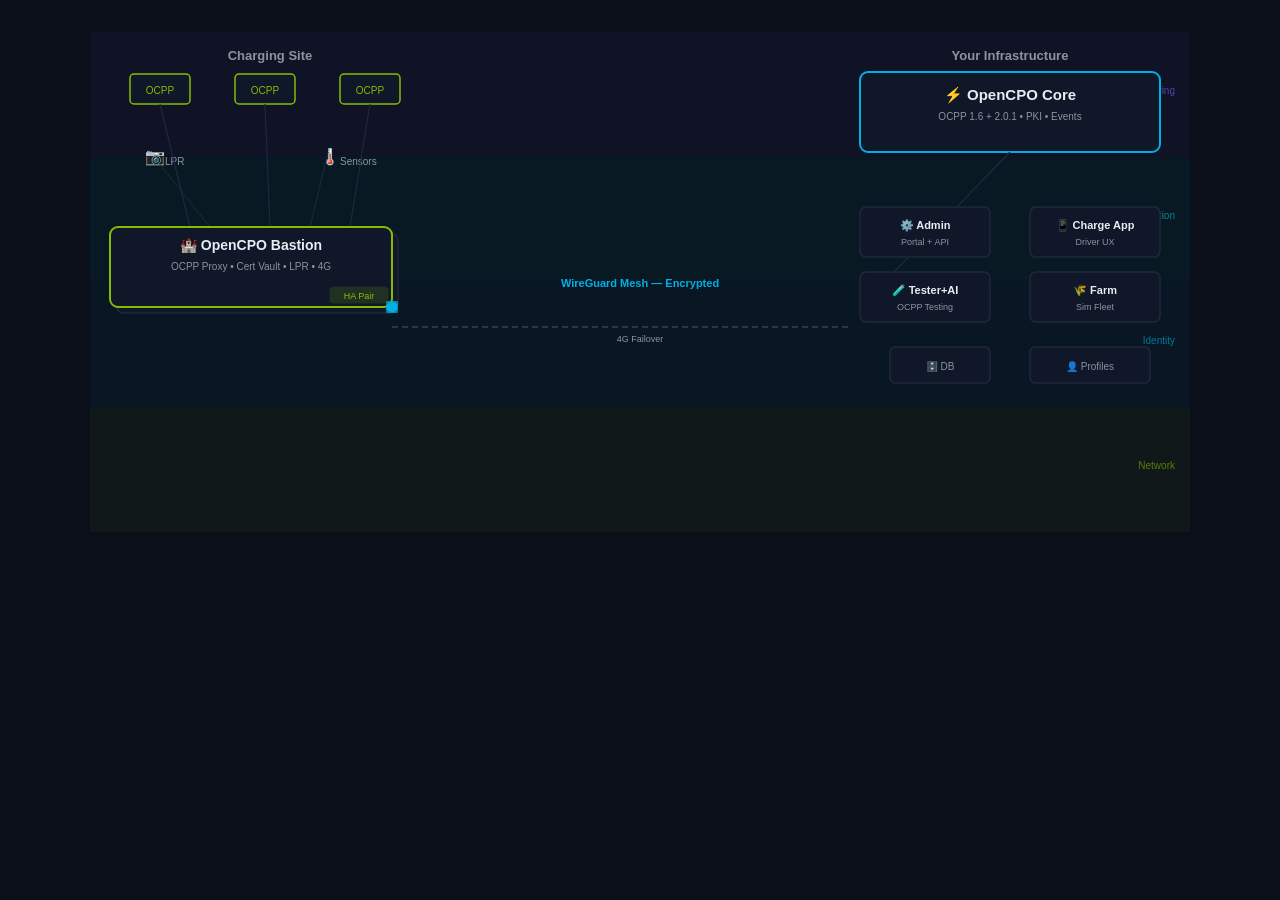
==== architecture-diagram.html @ 87be1f86 "Add animated SVG architecture diagram" ====
<!DOCTYPE html>
<html lang="en">
<head>
<meta charset="UTF-8">
<meta name="viewport" content="width=device-width, initial-scale=1.0">
<title>OpenCPO Architecture</title>
<style>
  body { margin:0; background:#0a0f1a; display:flex; justify-content:center; padding:2rem; font-family:Inter,sans-serif; }
  .diagram-wrap { width:100%; max-width:1100px; }
  .diagram-wrap svg { width:100%; height:auto; }

  .particle { animation: flow 4s linear infinite; }
  .particle:nth-child(2) { animation-delay: -0.8s; }
  .particle:nth-child(3) { animation-delay: -1.6s; }
  .particle:nth-child(4) { animation-delay: -2.4s; }
  .particle:nth-child(5) { animation-delay: -3.2s; }
  @keyframes flow {
    from { transform: translateX(0); opacity:0; }
    10%  { opacity:1; }
    90%  { opacity:1; }
    to   { transform: translateX(420px); opacity:0; }
  }

  .tunnel { stroke-dasharray: 12 6; animation: dash 2s linear infinite; }
  @keyframes dash { to { stroke-dashoffset: -36; } }

  .bastion { animation: pulse 3s ease-in-out infinite; }
  @keyframes pulse { 50% { filter: brightness(1.15); } }

  @media (prefers-reduced-motion: reduce) {
    *, *::before, *::after { animation: none !important; }
  }
</style>
</head>
<body>
<div class="diagram-wrap">
<svg viewBox="0 0 1100 500" xmlns="http://www.w3.org/2000/svg" role="img" aria-label="OpenCPO platform architecture">
  <defs>
    <filter id="glow">
      <feGaussianBlur stdDeviation="3" result="blur"/>
      <feMerge><feMergeNode in="blur"/><feMergeNode in="SourceGraphic"/></feMerge>
    </filter>
    <filter id="glow-strong">
      <feGaussianBlur stdDeviation="5" result="blur"/>
      <feMerge><feMergeNode in="blur"/><feMergeNode in="SourceGraphic"/></feMerge>
    </filter>
  </defs>

  <!-- Security layer bands (background) -->
  <rect x="0" y="0"   width="1100" height="125" fill="#8B5CF6" opacity="0.05"/>
  <rect x="0" y="125" width="1100" height="125" fill="#00CED1" opacity="0.05"/>
  <rect x="0" y="250" width="1100" height="125" fill="#00B0E4" opacity="0.05"/>
  <rect x="0" y="375" width="1100" height="125" fill="#84BD00" opacity="0.05"/>

  <!-- Band labels -->
  <text x="1085" y="62"  text-anchor="end" font-size="10" fill="#8B5CF6" opacity="0.6" font-family="Inter,sans-serif">Monitoring</text>
  <text x="1085" y="187" text-anchor="end" font-size="10" fill="#00CED1" opacity="0.6" font-family="Inter,sans-serif">Authorization</text>
  <text x="1085" y="312" text-anchor="end" font-size="10" fill="#00B0E4" opacity="0.6" font-family="Inter,sans-serif">Identity</text>
  <text x="1085" y="437" text-anchor="end" font-size="10" fill="#84BD00" opacity="0.6" font-family="Inter,sans-serif">Network</text>

  <!-- ═══════════════ LEFT ZONE — Charging Site ═══════════════ -->
  <text x="180" y="28" text-anchor="middle" font-size="13" font-weight="600" fill="#8b949e" font-family="Inter,sans-serif">Charging Site</text>

  <!-- Charger 1 -->
  <rect x="40"  y="42" width="60" height="30" rx="4" fill="#0f1729" stroke="#84BD00" stroke-width="1.5"/>
  <text x="70"  y="62" text-anchor="middle" font-size="10" fill="#84BD00" font-family="Inter,sans-serif">OCPP</text>

  <!-- Charger 2 -->
  <rect x="145" y="42" width="60" height="30" rx="4" fill="#0f1729" stroke="#84BD00" stroke-width="1.5"/>
  <text x="175" y="62" text-anchor="middle" font-size="10" fill="#84BD00" font-family="Inter,sans-serif">OCPP</text>

  <!-- Charger 3 -->
  <rect x="250" y="42" width="60" height="30" rx="4" fill="#0f1729" stroke="#84BD00" stroke-width="1.5"/>
  <text x="280" y="62" text-anchor="middle" font-size="10" fill="#84BD00" font-family="Inter,sans-serif">OCPP</text>

  <!-- Camera (LPR) -->
  <text x="55"  y="130" font-size="16" fill="#e6edf3" font-family="Inter,sans-serif">📷</text>
  <text x="75"  y="133" font-size="10" fill="#8b949e" font-family="Inter,sans-serif">LPR</text>

  <!-- Sensor -->
  <text x="230" y="130" font-size="16" fill="#e6edf3" font-family="Inter,sans-serif">🌡️</text>
  <text x="250" y="133" font-size="10" fill="#8b949e" font-family="Inter,sans-serif">Sensors</text>

  <!-- Lines from devices to Bastion -->
  <line x1="70"  y1="72"  x2="100" y2="195" stroke="#1e293b" stroke-width="1.2"/>
  <line x1="175" y1="72"  x2="180" y2="195" stroke="#1e293b" stroke-width="1.2"/>
  <line x1="280" y1="72"  x2="260" y2="195" stroke="#1e293b" stroke-width="1.2"/>
  <line x1="68"  y1="130" x2="120" y2="195" stroke="#1e293b" stroke-width="1"/>
  <line x1="238" y1="120" x2="220" y2="195" stroke="#1e293b" stroke-width="1"/>

  <!-- BASTION HA shadow -->
  <rect x="26" y="201" width="282" height="80" rx="8" fill="#0f1729" stroke="#1e293b" stroke-width="1.5"/>
  <!-- BASTION main box -->
  <rect x="20" y="195" width="282" height="80" rx="8" fill="#0f1729" stroke="#84BD00" stroke-width="2" class="bastion"/>
  <text x="161" y="218" text-anchor="middle" font-size="14" font-weight="700" fill="#e6edf3" font-family="Inter,sans-serif">🏰 OpenCPO Bastion</text>
  <text x="161" y="238" text-anchor="middle" font-size="10" fill="#8b949e" font-family="Inter,sans-serif">OCPP Proxy • Cert Vault • LPR • 4G</text>
  <!-- HA badge -->
  <rect x="240" y="255" width="58" height="16" rx="3" fill="#84BD00" opacity="0.15" stroke="#84BD00" stroke-width="1"/>
  <text x="269" y="267" text-anchor="middle" font-size="9" fill="#84BD00" font-family="Inter,sans-serif">HA Pair</text>

  <!-- ═══════════════ CENTER — WireGuard Tunnel ═══════════════ -->
  <text x="550" y="255" text-anchor="middle" font-size="11" font-weight="600" fill="#00B0E4" font-family="Inter,sans-serif">WireGuard Mesh — Encrypted</text>

  <!-- Main tunnel line -->
  <line x1="302" y1="275" x2="762" y2="275" stroke="#00B0E4" stroke-width="2.5" class="tunnel" filter="url(#glow)"/>

  <!-- 4G failover line -->
  <line x1="302" y1="295" x2="762" y2="295" stroke="#8b949e" stroke-width="1" stroke-dasharray="6 4" opacity="0.5"/>
  <text x="550" y="310" text-anchor="middle" font-size="9" fill="#8b949e" font-family="Inter,sans-serif">4G Failover</text>

  <!-- Animated particles -->
  <g>
    <circle class="particle" cx="302" cy="275" r="5" fill="#00B0E4" filter="url(#glow-strong)"/>
    <circle class="particle" cx="302" cy="275" r="5" fill="#00B0E4" filter="url(#glow-strong)"/>
    <circle class="particle" cx="302" cy="275" r="5" fill="#00B0E4" filter="url(#glow-strong)"/>
    <circle class="particle" cx="302" cy="275" r="5" fill="#00B0E4" filter="url(#glow-strong)"/>
    <circle class="particle" cx="302" cy="275" r="5" fill="#00B0E4" filter="url(#glow-strong)"/>
  </g>

  <!-- ═══════════════ RIGHT ZONE — Your Infrastructure ═══════════════ -->
  <text x="920" y="28" text-anchor="middle" font-size="13" font-weight="600" fill="#8b949e" font-family="Inter,sans-serif">Your Infrastructure</text>

  <!-- OpenCPO Core box -->
  <rect x="770" y="40" width="300" height="80" rx="8" fill="#0f1729" stroke="#00B0E4" stroke-width="2"/>
  <text x="920" y="68" text-anchor="middle" font-size="15" font-weight="700" fill="#e6edf3" font-family="Inter,sans-serif">⚡ OpenCPO Core</text>
  <text x="920" y="88" text-anchor="middle" font-size="10" fill="#8b949e" font-family="Inter,sans-serif">OCPP 1.6 + 2.0.1 • PKI • Events</text>

  <!-- Line from Core to tunnel -->
  <line x1="770" y1="275" x2="920" y2="120" stroke="#1e293b" stroke-width="1.2"/>

  <!-- 2x2 Service boxes -->
  <!-- Admin -->
  <rect x="770" y="175" width="130" height="50" rx="6" fill="#0f1729" stroke="#1e293b" stroke-width="1.5"/>
  <text x="835" y="197" text-anchor="middle" font-size="11" font-weight="600" fill="#e6edf3" font-family="Inter,sans-serif">⚙️ Admin</text>
  <text x="835" y="213" text-anchor="middle" font-size="9" fill="#8b949e" font-family="Inter,sans-serif">Portal + API</text>

  <!-- Charge App -->
  <rect x="940" y="175" width="130" height="50" rx="6" fill="#0f1729" stroke="#1e293b" stroke-width="1.5"/>
  <text x="1005" y="197" text-anchor="middle" font-size="11" font-weight="600" fill="#e6edf3" font-family="Inter,sans-serif">📱 Charge App</text>
  <text x="1005" y="213" text-anchor="middle" font-size="9" fill="#8b949e" font-family="Inter,sans-serif">Driver UX</text>

  <!-- Tester + AI -->
  <rect x="770" y="240" width="130" height="50" rx="6" fill="#0f1729" stroke="#1e293b" stroke-width="1.5"/>
  <text x="835" y="262" text-anchor="middle" font-size="11" font-weight="600" fill="#e6edf3" font-family="Inter,sans-serif">🧪 Tester+AI</text>
  <text x="835" y="278" text-anchor="middle" font-size="9" fill="#8b949e" font-family="Inter,sans-serif">OCPP Testing</text>

  <!-- Farm -->
  <rect x="940" y="240" width="130" height="50" rx="6" fill="#0f1729" stroke="#1e293b" stroke-width="1.5"/>
  <text x="1005" y="262" text-anchor="middle" font-size="11" font-weight="600" fill="#e6edf3" font-family="Inter,sans-serif">🌾 Farm</text>
  <text x="1005" y="278" text-anchor="middle" font-size="9" fill="#8b949e" font-family="Inter,sans-serif">Sim Fleet</text>

  <!-- DB + Profiles bottom row -->
  <rect x="800" y="315" width="100" height="36" rx="5" fill="#0f1729" stroke="#1e293b" stroke-width="1.5"/>
  <text x="850" y="338" text-anchor="middle" font-size="10" fill="#8b949e" font-family="Inter,sans-serif">🗄️ DB</text>

  <rect x="940" y="315" width="120" height="36" rx="5" fill="#0f1729" stroke="#1e293b" stroke-width="1.5"/>
  <text x="1000" y="338" text-anchor="middle" font-size="10" fill="#8b949e" font-family="Inter,sans-serif">👤 Profiles</text>

</svg>
</div>
</body>
</html>
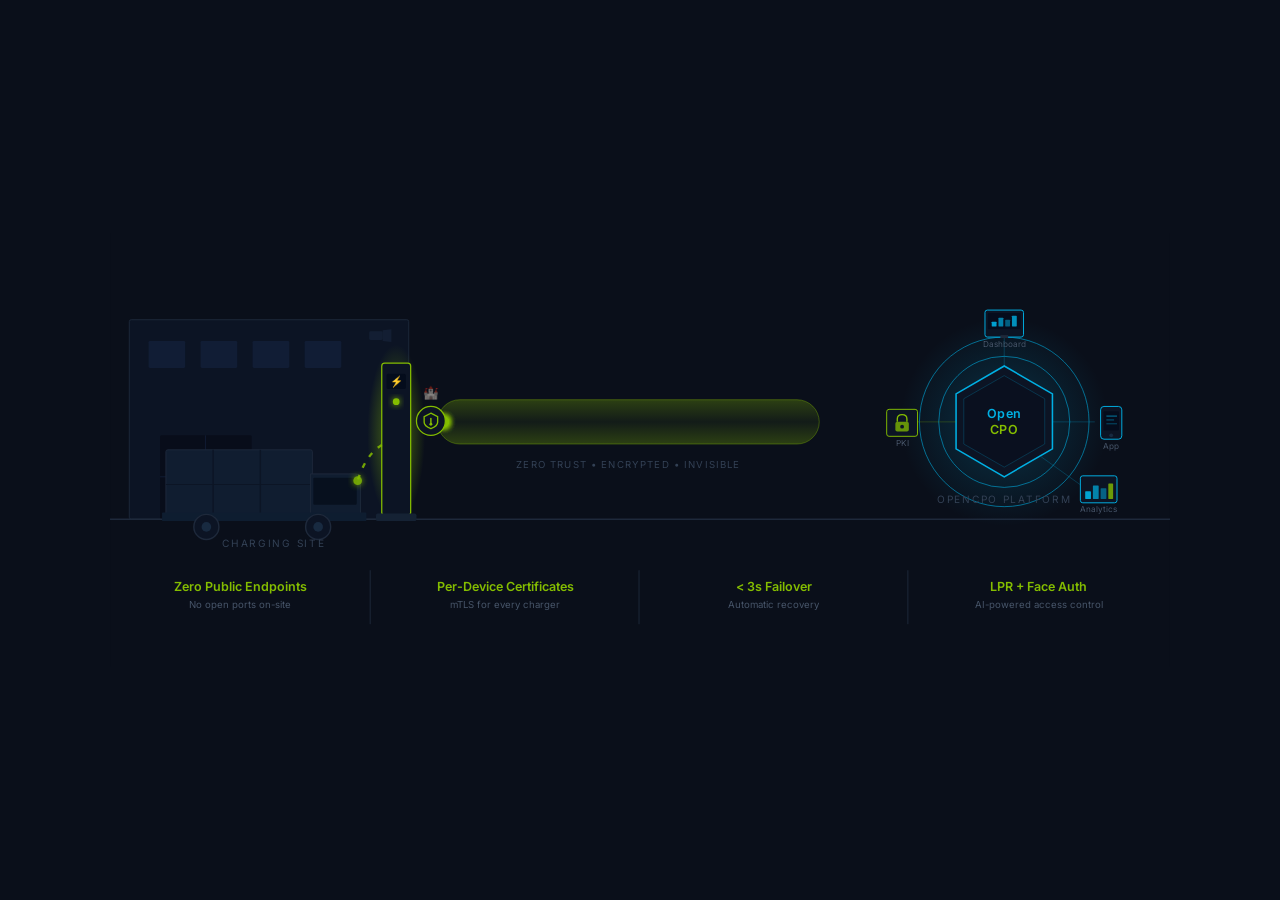
==== commit d64d0f82: "feat: animated scene illustration for OpenCPO website - Left: EV truck + DC charger with glowing cab" ====
--- a/architecture-diagram.html
+++ b/architecture-diagram.html
@@ -3,158 +3,275 @@
 <head>
 <meta charset="UTF-8">
 <meta name="viewport" content="width=device-width, initial-scale=1.0">
-<title>OpenCPO Architecture</title>
+<title>OpenCPO — Secure by Design</title>
 <style>
-  body { margin:0; background:#0a0f1a; display:flex; justify-content:center; padding:2rem; font-family:Inter,sans-serif; }
-  .diagram-wrap { width:100%; max-width:1100px; }
-  .diagram-wrap svg { width:100%; height:auto; }
-
-  .particle { animation: flow 4s linear infinite; }
-  .particle:nth-child(2) { animation-delay: -0.8s; }
-  .particle:nth-child(3) { animation-delay: -1.6s; }
-  .particle:nth-child(4) { animation-delay: -2.4s; }
-  .particle:nth-child(5) { animation-delay: -3.2s; }
-  @keyframes flow {
-    from { transform: translateX(0); opacity:0; }
-    10%  { opacity:1; }
-    90%  { opacity:1; }
-    to   { transform: translateX(420px); opacity:0; }
-  }
-
-  .tunnel { stroke-dasharray: 12 6; animation: dash 2s linear infinite; }
-  @keyframes dash { to { stroke-dashoffset: -36; } }
-
-  .bastion { animation: pulse 3s ease-in-out infinite; }
-  @keyframes pulse { 50% { filter: brightness(1.15); } }
-
-  @media (prefers-reduced-motion: reduce) {
-    *, *::before, *::after { animation: none !important; }
-  }
+@import url('https://fonts.googleapis.com/css2?family=Inter:wght@400;500;600&display=swap');
+*{margin:0;padding:0;box-sizing:border-box}
+body{background:#0a0f1a;display:flex;justify-content:center;align-items:center;min-height:100vh;font-family:Inter,sans-serif}
+.wrap{width:100%;max-width:1100px;padding:20px}
+svg{width:100%;height:auto;display:block}
+
+@keyframes flow{
+  0%  {transform:translateX(0);opacity:0}
+  8%  {opacity:.9}
+  92% {opacity:.9}
+  100%{transform:translateX(392px);opacity:0}
+}
+.p1{animation:flow 3.2s  0.0s  linear infinite}
+.p2{animation:flow 3.2s -0.53s linear infinite}
+.p3{animation:flow 3.2s -1.07s linear infinite}
+.p4{animation:flow 3.2s -1.60s linear infinite}
+.p5{animation:flow 3.2s -2.13s linear infinite}
+.p6{animation:flow 3.2s -2.67s linear infinite}
+
+@keyframes chargeGlow{0%,100%{opacity:.35}50%{opacity:.85}}
+.cg{animation:chargeGlow 2s ease-in-out infinite}
+
+@keyframes cableFlow{from{stroke-dashoffset:24}to{stroke-dashoffset:0}}
+.cable{stroke-dasharray:5 8;animation:cableFlow 1.3s linear infinite}
+
+@keyframes shimmer{0%,100%{opacity:.12}50%{opacity:.3}}
+.ch{animation:shimmer 4s ease-in-out infinite}
+
+@keyframes ring1{0%,100%{opacity:.12}50%{opacity:.38}}
+@keyframes ring2{0%,100%{opacity:.22}50%{opacity:.55}}
+.hr1{animation:ring1 3.5s ease-in-out infinite}
+.hr2{animation:ring2 3.5s ease-in-out -1.75s infinite}
+
+@keyframes hubBreath{0%,100%{opacity:.8}50%{opacity:1}}
+.hex{animation:hubBreath 3s ease-in-out infinite}
+
+@keyframes iconGlow{0%,100%{opacity:.6}50%{opacity:1}}
+.ic1{animation:iconGlow 3s ease-in-out  0.0s  infinite}
+.ic2{animation:iconGlow 3s ease-in-out -0.75s infinite}
+.ic3{animation:iconGlow 3s ease-in-out -1.5s  infinite}
+.ic4{animation:iconGlow 3s ease-in-out -2.25s infinite}
+
+@media(prefers-reduced-motion:reduce){
+  .p1,.p2,.p3,.p4,.p5,.p6,.cg,.cable,.ch,.hr1,.hr2,.hex,.ic1,.ic2,.ic3,.ic4{animation:none!important}
+}
 </style>
 </head>
 <body>
-<div class="diagram-wrap">
-<svg viewBox="0 0 1100 500" xmlns="http://www.w3.org/2000/svg" role="img" aria-label="OpenCPO platform architecture">
-  <defs>
-    <filter id="glow">
-      <feGaussianBlur stdDeviation="3" result="blur"/>
-      <feMerge><feMergeNode in="blur"/><feMergeNode in="SourceGraphic"/></feMerge>
-    </filter>
-    <filter id="glow-strong">
-      <feGaussianBlur stdDeviation="5" result="blur"/>
-      <feMerge><feMergeNode in="blur"/><feMergeNode in="SourceGraphic"/></feMerge>
-    </filter>
-  </defs>
-
-  <!-- Security layer bands (background) -->
-  <rect x="0" y="0"   width="1100" height="125" fill="#8B5CF6" opacity="0.05"/>
-  <rect x="0" y="125" width="1100" height="125" fill="#00CED1" opacity="0.05"/>
-  <rect x="0" y="250" width="1100" height="125" fill="#00B0E4" opacity="0.05"/>
-  <rect x="0" y="375" width="1100" height="125" fill="#84BD00" opacity="0.05"/>
-
-  <!-- Band labels -->
-  <text x="1085" y="62"  text-anchor="end" font-size="10" fill="#8B5CF6" opacity="0.6" font-family="Inter,sans-serif">Monitoring</text>
-  <text x="1085" y="187" text-anchor="end" font-size="10" fill="#00CED1" opacity="0.6" font-family="Inter,sans-serif">Authorization</text>
-  <text x="1085" y="312" text-anchor="end" font-size="10" fill="#00B0E4" opacity="0.6" font-family="Inter,sans-serif">Identity</text>
-  <text x="1085" y="437" text-anchor="end" font-size="10" fill="#84BD00" opacity="0.6" font-family="Inter,sans-serif">Network</text>
-
-  <!-- ═══════════════ LEFT ZONE — Charging Site ═══════════════ -->
-  <text x="180" y="28" text-anchor="middle" font-size="13" font-weight="600" fill="#8b949e" font-family="Inter,sans-serif">Charging Site</text>
-
-  <!-- Charger 1 -->
-  <rect x="40"  y="42" width="60" height="30" rx="4" fill="#0f1729" stroke="#84BD00" stroke-width="1.5"/>
-  <text x="70"  y="62" text-anchor="middle" font-size="10" fill="#84BD00" font-family="Inter,sans-serif">OCPP</text>
-
-  <!-- Charger 2 -->
-  <rect x="145" y="42" width="60" height="30" rx="4" fill="#0f1729" stroke="#84BD00" stroke-width="1.5"/>
-  <text x="175" y="62" text-anchor="middle" font-size="10" fill="#84BD00" font-family="Inter,sans-serif">OCPP</text>
-
-  <!-- Charger 3 -->
-  <rect x="250" y="42" width="60" height="30" rx="4" fill="#0f1729" stroke="#84BD00" stroke-width="1.5"/>
-  <text x="280" y="62" text-anchor="middle" font-size="10" fill="#84BD00" font-family="Inter,sans-serif">OCPP</text>
-
-  <!-- Camera (LPR) -->
-  <text x="55"  y="130" font-size="16" fill="#e6edf3" font-family="Inter,sans-serif">📷</text>
-  <text x="75"  y="133" font-size="10" fill="#8b949e" font-family="Inter,sans-serif">LPR</text>
-
-  <!-- Sensor -->
-  <text x="230" y="130" font-size="16" fill="#e6edf3" font-family="Inter,sans-serif">🌡️</text>
-  <text x="250" y="133" font-size="10" fill="#8b949e" font-family="Inter,sans-serif">Sensors</text>
-
-  <!-- Lines from devices to Bastion -->
-  <line x1="70"  y1="72"  x2="100" y2="195" stroke="#1e293b" stroke-width="1.2"/>
-  <line x1="175" y1="72"  x2="180" y2="195" stroke="#1e293b" stroke-width="1.2"/>
-  <line x1="280" y1="72"  x2="260" y2="195" stroke="#1e293b" stroke-width="1.2"/>
-  <line x1="68"  y1="130" x2="120" y2="195" stroke="#1e293b" stroke-width="1"/>
-  <line x1="238" y1="120" x2="220" y2="195" stroke="#1e293b" stroke-width="1"/>
-
-  <!-- BASTION HA shadow -->
-  <rect x="26" y="201" width="282" height="80" rx="8" fill="#0f1729" stroke="#1e293b" stroke-width="1.5"/>
-  <!-- BASTION main box -->
-  <rect x="20" y="195" width="282" height="80" rx="8" fill="#0f1729" stroke="#84BD00" stroke-width="2" class="bastion"/>
-  <text x="161" y="218" text-anchor="middle" font-size="14" font-weight="700" fill="#e6edf3" font-family="Inter,sans-serif">🏰 OpenCPO Bastion</text>
-  <text x="161" y="238" text-anchor="middle" font-size="10" fill="#8b949e" font-family="Inter,sans-serif">OCPP Proxy • Cert Vault • LPR • 4G</text>
-  <!-- HA badge -->
-  <rect x="240" y="255" width="58" height="16" rx="3" fill="#84BD00" opacity="0.15" stroke="#84BD00" stroke-width="1"/>
-  <text x="269" y="267" text-anchor="middle" font-size="9" fill="#84BD00" font-family="Inter,sans-serif">HA Pair</text>
-
-  <!-- ═══════════════ CENTER — WireGuard Tunnel ═══════════════ -->
-  <text x="550" y="255" text-anchor="middle" font-size="11" font-weight="600" fill="#00B0E4" font-family="Inter,sans-serif">WireGuard Mesh — Encrypted</text>
-
-  <!-- Main tunnel line -->
-  <line x1="302" y1="275" x2="762" y2="275" stroke="#00B0E4" stroke-width="2.5" class="tunnel" filter="url(#glow)"/>
-
-  <!-- 4G failover line -->
-  <line x1="302" y1="295" x2="762" y2="295" stroke="#8b949e" stroke-width="1" stroke-dasharray="6 4" opacity="0.5"/>
-  <text x="550" y="310" text-anchor="middle" font-size="9" fill="#8b949e" font-family="Inter,sans-serif">4G Failover</text>
-
-  <!-- Animated particles -->
-  <g>
-    <circle class="particle" cx="302" cy="275" r="5" fill="#00B0E4" filter="url(#glow-strong)"/>
-    <circle class="particle" cx="302" cy="275" r="5" fill="#00B0E4" filter="url(#glow-strong)"/>
-    <circle class="particle" cx="302" cy="275" r="5" fill="#00B0E4" filter="url(#glow-strong)"/>
-    <circle class="particle" cx="302" cy="275" r="5" fill="#00B0E4" filter="url(#glow-strong)"/>
-    <circle class="particle" cx="302" cy="275" r="5" fill="#00B0E4" filter="url(#glow-strong)"/>
-  </g>
-
-  <!-- ═══════════════ RIGHT ZONE — Your Infrastructure ═══════════════ -->
-  <text x="920" y="28" text-anchor="middle" font-size="13" font-weight="600" fill="#8b949e" font-family="Inter,sans-serif">Your Infrastructure</text>
-
-  <!-- OpenCPO Core box -->
-  <rect x="770" y="40" width="300" height="80" rx="8" fill="#0f1729" stroke="#00B0E4" stroke-width="2"/>
-  <text x="920" y="68" text-anchor="middle" font-size="15" font-weight="700" fill="#e6edf3" font-family="Inter,sans-serif">⚡ OpenCPO Core</text>
-  <text x="920" y="88" text-anchor="middle" font-size="10" fill="#8b949e" font-family="Inter,sans-serif">OCPP 1.6 + 2.0.1 • PKI • Events</text>
-
-  <!-- Line from Core to tunnel -->
-  <line x1="770" y1="275" x2="920" y2="120" stroke="#1e293b" stroke-width="1.2"/>
-
-  <!-- 2x2 Service boxes -->
-  <!-- Admin -->
-  <rect x="770" y="175" width="130" height="50" rx="6" fill="#0f1729" stroke="#1e293b" stroke-width="1.5"/>
-  <text x="835" y="197" text-anchor="middle" font-size="11" font-weight="600" fill="#e6edf3" font-family="Inter,sans-serif">⚙️ Admin</text>
-  <text x="835" y="213" text-anchor="middle" font-size="9" fill="#8b949e" font-family="Inter,sans-serif">Portal + API</text>
-
-  <!-- Charge App -->
-  <rect x="940" y="175" width="130" height="50" rx="6" fill="#0f1729" stroke="#1e293b" stroke-width="1.5"/>
-  <text x="1005" y="197" text-anchor="middle" font-size="11" font-weight="600" fill="#e6edf3" font-family="Inter,sans-serif">📱 Charge App</text>
-  <text x="1005" y="213" text-anchor="middle" font-size="9" fill="#8b949e" font-family="Inter,sans-serif">Driver UX</text>
-
-  <!-- Tester + AI -->
-  <rect x="770" y="240" width="130" height="50" rx="6" fill="#0f1729" stroke="#1e293b" stroke-width="1.5"/>
-  <text x="835" y="262" text-anchor="middle" font-size="11" font-weight="600" fill="#e6edf3" font-family="Inter,sans-serif">🧪 Tester+AI</text>
-  <text x="835" y="278" text-anchor="middle" font-size="9" fill="#8b949e" font-family="Inter,sans-serif">OCPP Testing</text>
-
-  <!-- Farm -->
-  <rect x="940" y="240" width="130" height="50" rx="6" fill="#0f1729" stroke="#1e293b" stroke-width="1.5"/>
-  <text x="1005" y="262" text-anchor="middle" font-size="11" font-weight="600" fill="#e6edf3" font-family="Inter,sans-serif">🌾 Farm</text>
-  <text x="1005" y="278" text-anchor="middle" font-size="9" fill="#8b949e" font-family="Inter,sans-serif">Sim Fleet</text>
-
-  <!-- DB + Profiles bottom row -->
-  <rect x="800" y="315" width="100" height="36" rx="5" fill="#0f1729" stroke="#1e293b" stroke-width="1.5"/>
-  <text x="850" y="338" text-anchor="middle" font-size="10" fill="#8b949e" font-family="Inter,sans-serif">🗄️ DB</text>
-
-  <rect x="940" y="315" width="120" height="36" rx="5" fill="#0f1729" stroke="#1e293b" stroke-width="1.5"/>
-  <text x="1000" y="338" text-anchor="middle" font-size="10" fill="#8b949e" font-family="Inter,sans-serif">👤 Profiles</text>
+<div class="wrap">
+<svg viewBox="0 0 1100 450" xmlns="http://www.w3.org/2000/svg">
+<defs>
+  <radialGradient id="cGlow" cx="50%" cy="50%" r="50%">
+    <stop offset="0%" stop-color="#84BD00" stop-opacity=".55"/>
+    <stop offset="100%" stop-color="#84BD00" stop-opacity="0"/>
+  </radialGradient>
+  <radialGradient id="hGlow" cx="50%" cy="50%" r="50%">
+    <stop offset="0%" stop-color="#00B0E4" stop-opacity=".22"/>
+    <stop offset="100%" stop-color="#00B0E4" stop-opacity="0"/>
+  </radialGradient>
+  <linearGradient id="chanGrad" x1="0" y1="0" x2="0" y2="1">
+    <stop offset="0%"   stop-color="#84BD00" stop-opacity=".28"/>
+    <stop offset="50%"  stop-color="#84BD00" stop-opacity=".07"/>
+    <stop offset="100%" stop-color="#84BD00" stop-opacity=".28"/>
+  </linearGradient>
+  <filter id="glow" x="-60%" y="-60%" width="220%" height="220%">
+    <feGaussianBlur stdDeviation="3.5" result="b"/>
+    <feMerge><feMergeNode in="b"/><feMergeNode in="SourceGraphic"/></feMerge>
+  </filter>
+  <clipPath id="cc">
+    <rect x="340" y="173" width="396" height="46" rx="23"/>
+  </clipPath>
+</defs>
+
+<!-- Background -->
+<rect width="1100" height="450" fill="#0a0f1a"/>
+
+<!-- ════════════ LEFT: CHARGING SITE ════════════ -->
+
+<!-- Building silhouette -->
+<rect x="20" y="90" width="290" height="207" fill="#0c1424" rx="2" stroke="#1e293b" stroke-width="1"/>
+<!-- Windows row -->
+<rect x="40" y="112" width="38" height="28" fill="#111d35" rx="1.5"/>
+<rect x="94" y="112" width="38" height="28" fill="#111d35" rx="1.5"/>
+<rect x="148" y="112" width="38" height="28" fill="#111d35" rx="1.5"/>
+<rect x="202" y="112" width="38" height="28" fill="#111d35" rx="1.5"/>
+<!-- Loading bay door -->
+<rect x="52" y="210" width="95" height="87" fill="#080d1a" rx="1.5"/>
+<line x1="99" y1="210" x2="99" y2="297" stroke="#111d35" stroke-width="1"/>
+<line x1="52" y1="253" x2="147" y2="253" stroke="#111d35" stroke-width="1"/>
+
+<!-- Camera (subtle, top-right corner of building) -->
+<g opacity=".4" transform="translate(269,100)">
+  <rect x="0" y="2" width="14" height="9" rx="1.5" fill="#1e2f4a"/>
+  <polygon points="14,1 23,0 23,13 14,12" fill="#1e2f4a"/>
+</g>
+
+<!-- Ground line -->
+<line x1="0" y1="297" x2="1100" y2="297" stroke="#1e293b" stroke-width="1.5"/>
+
+<!-- ── Truck silhouette ── -->
+<!-- Cargo box -->
+<rect x="58" y="225" width="152" height="72" fill="#101d30" rx="2" stroke="#1e293b" stroke-width="1"/>
+<!-- Cargo ribbing (vertical) -->
+<line x1="107" y1="225" x2="107" y2="297" stroke="#0c1525" stroke-width="1.5"/>
+<line x1="156" y1="225" x2="156" y2="297" stroke="#0c1525" stroke-width="1.5"/>
+<!-- Cargo ribbing (horizontal mid) -->
+<line x1="58" y1="261" x2="210" y2="261" stroke="#0c1525" stroke-width="1"/>
+<!-- Cab (right side, facing right) -->
+<path d="M208,250 L254,250 Q260,250 260,256 L260,297 L208,297 Z" fill="#101d30" stroke="#1e293b" stroke-width="1"/>
+<!-- Windshield -->
+<rect x="211" y="254" width="45" height="28" rx="1" fill="#07101e"/>
+<!-- Chassis rail -->
+<rect x="54" y="290" width="212" height="9" fill="#0e1d30" rx="1"/>
+<!-- Wheels -->
+<circle cx="100" cy="305" r="13" fill="#0c1424" stroke="#1e293b" stroke-width="1.5"/>
+<circle cx="100" cy="305" r="5" fill="#182a40"/>
+<circle cx="216" cy="305" r="13" fill="#0c1424" stroke="#1e293b" stroke-width="1.5"/>
+<circle cx="216" cy="305" r="5" fill="#182a40"/>
+
+<!-- ── DC Charger ── -->
+<!-- Glow halo -->
+<ellipse cx="297" cy="208" rx="30" ry="92" fill="url(#cGlow)" class="cg"/>
+<!-- Charger body -->
+<rect x="282" y="135" width="30" height="158" fill="#0c1424" rx="3" stroke="#84BD00" stroke-width="1.3"/>
+<!-- Screen bezel -->
+<rect x="287" y="146" width="20" height="16" rx="2" fill="#040c1c"/>
+<!-- Lightning on screen -->
+<text x="297" y="158" text-anchor="middle" font-size="11" fill="#84BD00" font-family="sans-serif">⚡</text>
+<!-- Status indicator -->
+<circle cx="297" cy="175" r="3.5" fill="#84BD00" class="cg" filter="url(#glow)"/>
+<!-- Charger base plate -->
+<rect x="276" y="291" width="42" height="8" fill="#152234" rx="2"/>
+
+<!-- Charging cable (animated dashes flowing toward truck) -->
+<path d="M282,220 C266,230 260,248 257,257" fill="none" stroke="#84BD00" stroke-width="2.5" class="cable" opacity=".85"/>
+<!-- Plug connector -->
+<circle cx="257" cy="257" r="4.5" fill="#84BD00" opacity=".85" filter="url(#glow)"/>
+
+<!-- Site label -->
+<text x="170" y="326" text-anchor="middle" font-family="Inter,sans-serif" font-size="10.5" fill="#334155" letter-spacing="1.8">CHARGING SITE</text>
+
+<!-- ════════════ CENTER: SECURE STREAM ════════════ -->
+
+<!-- Data channel tube -->
+<rect x="340" y="173" width="396" height="46" rx="23" fill="url(#chanGrad)" class="ch"/>
+<rect x="340" y="173" width="396" height="46" rx="23" fill="none" stroke="#84BD00" stroke-width="1" opacity=".38"/>
+
+<!-- Flowing particles (clipped inside channel) -->
+<g clip-path="url(#cc)">
+  <circle class="p1" cx="346" cy="196" r="5.5" fill="#84BD00" filter="url(#glow)"/>
+  <circle class="p2" cx="346" cy="196" r="5.5" fill="#84BD00" filter="url(#glow)"/>
+  <circle class="p3" cx="346" cy="196" r="5.5" fill="#84BD00" filter="url(#glow)"/>
+  <circle class="p4" cx="346" cy="196" r="5.5" fill="#84BD00" filter="url(#glow)"/>
+  <circle class="p5" cx="346" cy="196" r="5.5" fill="#84BD00" filter="url(#glow)"/>
+  <circle class="p6" cx="346" cy="196" r="5.5" fill="#84BD00" filter="url(#glow)"/>
+</g>
+
+<!-- Shield at channel entry -->
+<g transform="translate(320,182)">
+  <circle cx="13" cy="13" r="15" fill="#0c1424" stroke="#84BD00" stroke-width="1.3"/>
+  <!-- Shield path -->
+  <path d="M13,5 L20,8.5 L20,14.5 Q20,18.5 13,21 Q6,18.5 6,14.5 L6,8.5 Z" fill="none" stroke="#84BD00" stroke-width="1.4"/>
+  <!-- Lock mark -->
+  <line x1="13" y1="10.5" x2="13" y2="15" stroke="#84BD00" stroke-width="1.5" stroke-linecap="round"/>
+  <circle cx="13" cy="16.5" r="1.5" fill="#84BD00"/>
+</g>
+
+<!-- Bastion label above shield -->
+<text x="325" y="170" font-size="13" font-family="sans-serif" opacity=".65">🏰</text>
+
+<!-- Stream label -->
+<text x="538" y="244" text-anchor="middle" font-family="Inter,sans-serif" font-size="10" fill="#334155" letter-spacing="1.2">ZERO TRUST  •  ENCRYPTED  •  INVISIBLE</text>
+
+<!-- ════════════ RIGHT: OPENCPO PLATFORM ════════════ -->
+
+<!-- Radial glow -->
+<circle cx="928" cy="196" r="108" fill="url(#hGlow)" class="hr1"/>
+<!-- Pulse rings -->
+<circle cx="928" cy="196" r="88" fill="none" stroke="#00B0E4" stroke-width=".6" class="hr1"/>
+<circle cx="928" cy="196" r="68" fill="none" stroke="#00B0E4" stroke-width=".6" class="hr2"/>
+
+<!-- Hexagon hub outer -->
+<polygon points="928,138 978,167 978,224 928,253 878,224 878,167"
+  fill="#0c1424" stroke="#00B0E4" stroke-width="1.6" class="hex"/>
+<!-- Hexagon hub inner detail -->
+<polygon points="928,148 970,172 970,219 928,243 886,219 886,172"
+  fill="#080d1a" stroke="#00B0E4" stroke-width=".5" opacity=".45"/>
+
+<!-- OpenCPO logotype in hub -->
+<text x="928" y="192" text-anchor="middle" font-family="Inter,sans-serif" font-size="13" font-weight="600" fill="#00B0E4" letter-spacing=".5">Open</text>
+<text x="928" y="209" text-anchor="middle" font-family="Inter,sans-serif" font-size="13" font-weight="600" fill="#84BD00" letter-spacing=".5">CPO</text>
+
+<!-- Spoke lines to icons -->
+<line x1="928" y1="138" x2="928" y2="108" stroke="#00B0E4" stroke-width=".8" opacity=".3"/>
+<line x1="978" y1="196" x2="1022" y2="196" stroke="#00B0E4" stroke-width=".8" opacity=".3"/>
+<line x1="966" y1="232" x2="1008" y2="262" stroke="#00B0E4" stroke-width=".8" opacity=".3"/>
+<line x1="878" y1="196" x2="836" y2="196" stroke="#84BD00" stroke-width=".8" opacity=".3"/>
+
+<!-- Dashboard icon — top -->
+<g class="ic1" transform="translate(908,80)">
+  <rect x="0" y="0" width="40" height="28" rx="2.5" fill="#0c1424" stroke="#00B0E4" stroke-width="1"/>
+  <rect x="3" y="3" width="34" height="17" fill="#050c1c" rx="1"/>
+  <!-- Mini bar chart inside screen -->
+  <rect x="7"  y="12" width="5" height="5" fill="#00B0E4" rx=".5" opacity=".9"/>
+  <rect x="14" y="8"  width="5" height="9" fill="#00B0E4" rx=".5" opacity=".7"/>
+  <rect x="21" y="10" width="5" height="7" fill="#00B0E4" rx=".5" opacity=".5"/>
+  <rect x="28" y="6"  width="5" height="11" fill="#00B0E4" rx=".5" opacity=".8"/>
+  <!-- Stand -->
+  <rect x="16" y="26" width="8" height="3" fill="#1e293b"/>
+  <text x="20" y="38" text-anchor="middle" font-family="Inter,sans-serif" font-size="8.5" fill="#475569">Dashboard</text>
+</g>
+
+<!-- Driver App icon — right -->
+<g class="ic2" transform="translate(1028,180)">
+  <rect x="0" y="0" width="22" height="34" rx="3.5" fill="#0c1424" stroke="#00B0E4" stroke-width="1"/>
+  <rect x="3" y="5" width="16" height="20" fill="#050c1c" rx="1"/>
+  <!-- Screen content lines -->
+  <line x1="6" y1="10" x2="17" y2="10" stroke="#00B0E4" stroke-width="1" opacity=".7"/>
+  <line x1="6" y1="14" x2="14" y2="14" stroke="#00B0E4" stroke-width="1" opacity=".5"/>
+  <line x1="6" y1="18" x2="17" y2="18" stroke="#00B0E4" stroke-width="1" opacity=".4"/>
+  <circle cx="11" cy="30" r="2" fill="#182a40"/>
+  <text x="11" y="44" text-anchor="middle" font-family="Inter,sans-serif" font-size="8.5" fill="#475569">App</text>
+</g>
+
+<!-- Analytics icon — bottom right -->
+<g class="ic3" transform="translate(1007,252)">
+  <rect x="0" y="0" width="38" height="28" rx="2.5" fill="#0c1424" stroke="#00B0E4" stroke-width="1"/>
+  <!-- Bar chart bars -->
+  <rect x="5"  y="16" width="6" height="8"  fill="#00B0E4" rx=".5" opacity=".9"/>
+  <rect x="13" y="10" width="6" height="14" fill="#00B0E4" rx=".5" opacity=".7"/>
+  <rect x="21" y="13" width="6" height="11" fill="#00B0E4" rx=".5" opacity=".5"/>
+  <rect x="29" y="8"  width="5" height="16" fill="#84BD00" rx=".5" opacity=".8"/>
+  <text x="19" y="38" text-anchor="middle" font-family="Inter,sans-serif" font-size="8.5" fill="#475569">Analytics</text>
+</g>
+
+<!-- PKI icon — left -->
+<g class="ic4" transform="translate(806,183)">
+  <rect x="0" y="0" width="32" height="28" rx="2.5" fill="#0c1424" stroke="#84BD00" stroke-width="1"/>
+  <!-- Lock body -->
+  <path d="M11,13 L11,10 Q11,5.5 16,5.5 Q21,5.5 21,10 L21,13" fill="none" stroke="#84BD00" stroke-width="1.4"/>
+  <rect x="9" y="13" width="14" height="10" rx="2" fill="#84BD00" opacity=".75"/>
+  <circle cx="16" cy="18" r="2" fill="#0c1424"/>
+  <text x="16" y="38" text-anchor="middle" font-family="Inter,sans-serif" font-size="8.5" fill="#475569">PKI</text>
+</g>
+
+<!-- Platform label -->
+<text x="928" y="280" text-anchor="middle" font-family="Inter,sans-serif" font-size="10.5" fill="#334155" letter-spacing="1.8">OPENCPO PLATFORM</text>
+
+<!-- ════════════ STATS ROW ════════════ -->
+<g transform="translate(0,348)">
+  <!-- Separator lines -->
+  <line x1="270" y1="2" x2="270" y2="58" stroke="#1e293b" stroke-width="1"/>
+  <line x1="549" y1="2" x2="549" y2="58" stroke="#1e293b" stroke-width="1"/>
+  <line x1="828" y1="2" x2="828" y2="58" stroke="#1e293b" stroke-width="1"/>
+  <!-- Stat 1 -->
+  <text x="135" y="24" text-anchor="middle" font-family="Inter,sans-serif" font-size="13" font-weight="600" fill="#84BD00">Zero Public Endpoints</text>
+  <text x="135" y="41" text-anchor="middle" font-family="Inter,sans-serif" font-size="10" fill="#475569">No open ports on-site</text>
+  <!-- Stat 2 -->
+  <text x="410" y="24" text-anchor="middle" font-family="Inter,sans-serif" font-size="13" font-weight="600" fill="#84BD00">Per-Device Certificates</text>
+  <text x="410" y="41" text-anchor="middle" font-family="Inter,sans-serif" font-size="10" fill="#475569">mTLS for every charger</text>
+  <!-- Stat 3 -->
+  <text x="689" y="24" text-anchor="middle" font-family="Inter,sans-serif" font-size="13" font-weight="600" fill="#84BD00">&lt; 3s Failover</text>
+  <text x="689" y="41" text-anchor="middle" font-family="Inter,sans-serif" font-size="10" fill="#475569">Automatic recovery</text>
+  <!-- Stat 4 -->
+  <text x="964" y="24" text-anchor="middle" font-family="Inter,sans-serif" font-size="13" font-weight="600" fill="#84BD00">LPR + Face Auth</text>
+  <text x="964" y="41" text-anchor="middle" font-family="Inter,sans-serif" font-size="10" fill="#475569">AI-powered access control</text>
+</g>
 
 </svg>
 </div>
